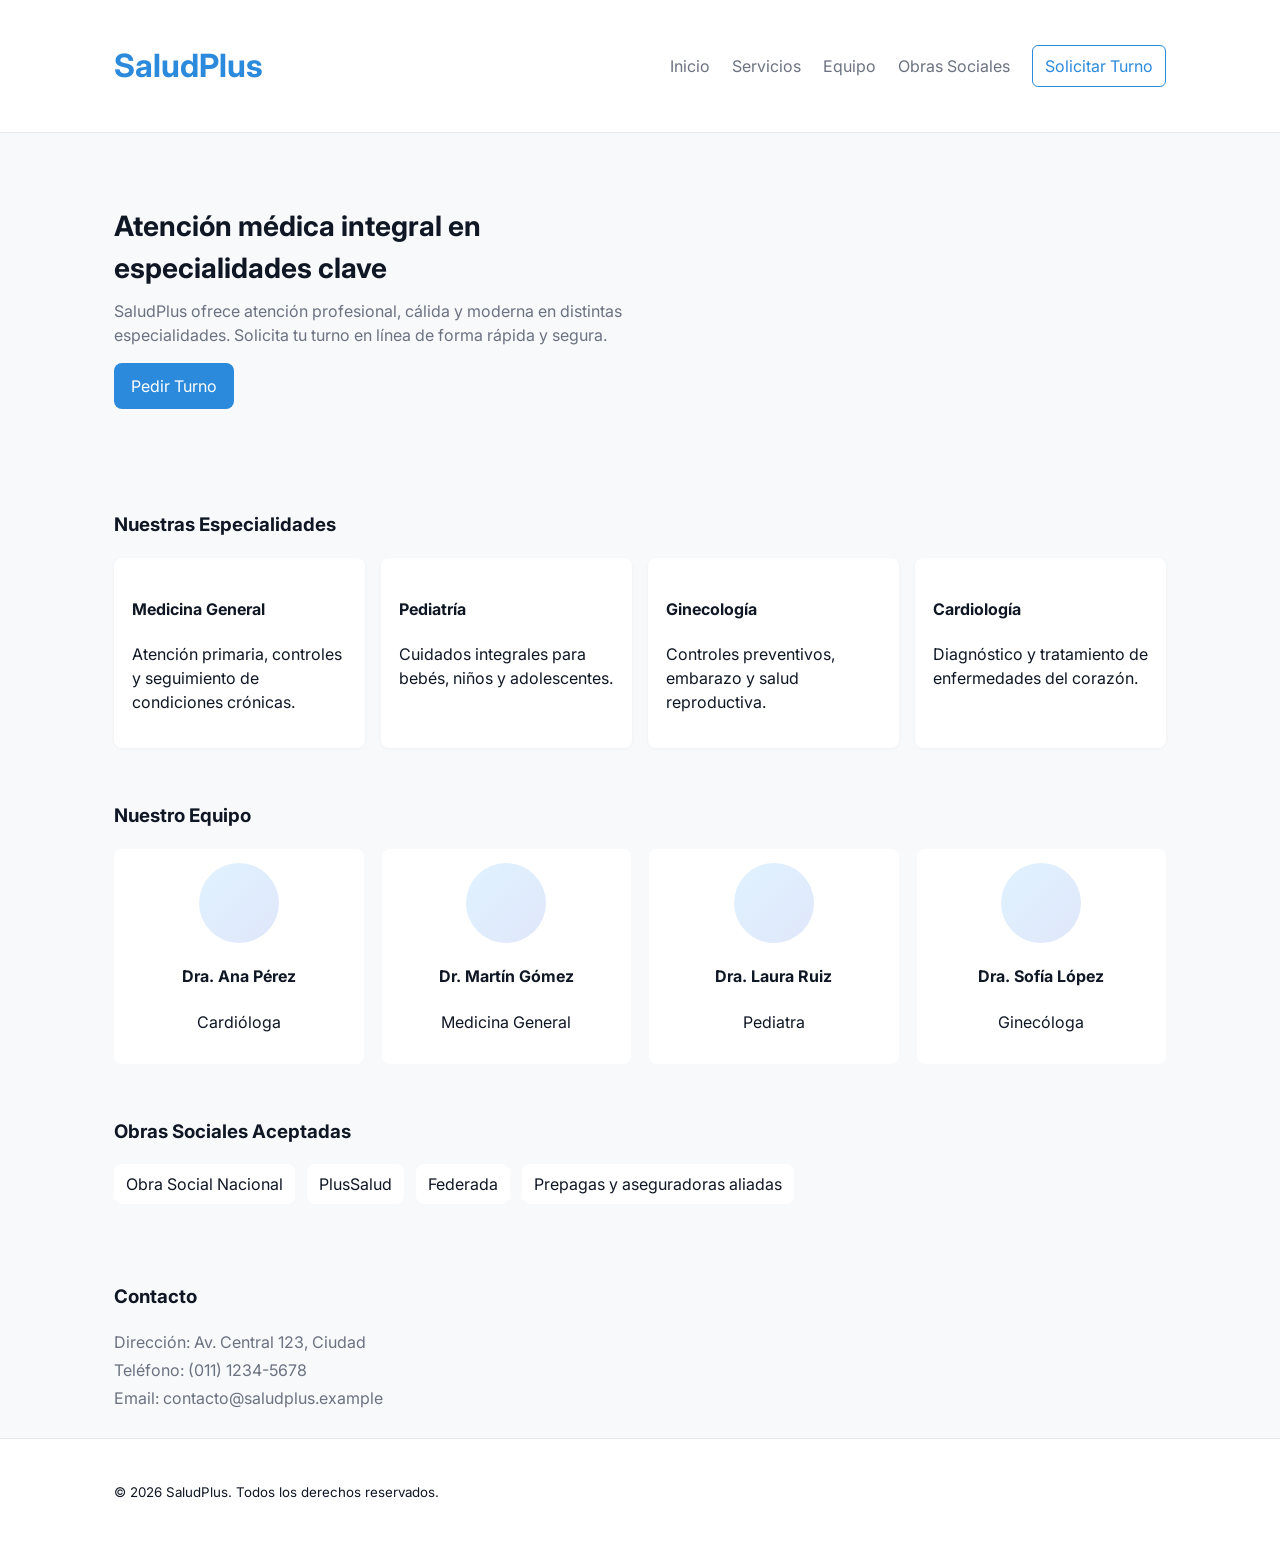
==== index.html @ 48ec752a "Estructura Inicial del Sitio" ====
<!doctype html>
<html lang="es">
<head>
	<meta charset="utf-8" />
	<meta name="viewport" content="width=device-width,initial-scale=1" />
	<title>SaludPlus - Consultorio Médico</title>
	<link rel="stylesheet" href="css/styles.css">
	<link rel="preconnect" href="https://fonts.googleapis.com">
	<link rel="preconnect" href="https://fonts.gstatic.com" crossorigin>
	<link href="https://fonts.googleapis.com/css2?family=Inter:wght@300;400;600;700&display=swap" rel="stylesheet">
</head>
<body>
	<header class="site-header">
		<div class="container header-row">
			<h1 class="brand">SaludPlus</h1>
			<nav class="main-nav">
				<a href="index.html">Inicio</a>
				<a href="#servicios">Servicios</a>
				<a href="#equipo">Equipo</a>
				<a href="#obras">Obras Sociales</a>
				<a class="btn" href="turnos.html">Solicitar Turno</a>
			</nav>
		</div>
	</header>

	<main>
		<section class="hero">
			<div class="container">
				<div class="hero-content">
					<h2>Atención médica integral en especialidades clave</h2>
					<p>SaludPlus ofrece atención profesional, cálida y moderna en distintas especialidades. Solicita tu turno en línea de forma rápida y segura.</p>
					<a class="btn primary" href="turnos.html">Pedir Turno</a>
				</div>
				<div class="hero-image" aria-hidden="true"></div>
			</div>
		</section>

		<section id="servicios" class="container servicios">
			<h3>Nuestras Especialidades</h3>
			<div class="cards">
				<article class="card">
					<h4>Medicina General</h4>
					<p>Atención primaria, controles y seguimiento de condiciones crónicas.</p>
				</article>
				<article class="card">
					<h4>Pediatría</h4>
					<p>Cuidados integrales para bebés, niños y adolescentes.</p>
				</article>
				<article class="card">
					<h4>Ginecología</h4>
					<p>Controles preventivos, embarazo y salud reproductiva.</p>
				</article>
				<article class="card">
					<h4>Cardiología</h4>
					<p>Diagnóstico y tratamiento de enfermedades del corazón.</p>
				</article>
			</div>
		</section>

		<section id="equipo" class="container equipo">
			<h3>Nuestro Equipo</h3>
			<div class="team-grid">
				<div class="member">
					<div class="avatar" aria-hidden="true"></div>
					<h4>Dra. Ana Pérez</h4>
					<p>Cardióloga</p>
				</div>
				<div class="member">
					<div class="avatar" aria-hidden="true"></div>
					<h4>Dr. Martín Gómez</h4>
					<p>Medicina General</p>
				</div>
				<div class="member">
					<div class="avatar" aria-hidden="true"></div>
					<h4>Dra. Laura Ruiz</h4>
					<p>Pediatra</p>
				</div>
				<div class="member">
					<div class="avatar" aria-hidden="true"></div>
					<h4>Dra. Sofía López</h4>
					<p>Ginecóloga</p>
				</div>
			</div>
		</section>

		<section id="obras" class="container obras">
			<h3>Obras Sociales Aceptadas</h3>
			<ul class="obra-list">
				<li>Obra Social Nacional</li>
				<li>PlusSalud</li>
				<li>Federada</li>
				<li>Prepagas y aseguradoras aliadas</li>
			</ul>
		</section>

		<section class="container contacto">
			<h3>Contacto</h3>
			<p>Dirección: Av. Central 123, Ciudad</p>
			<p>Teléfono: (011) 1234-5678</p>
			<p>Email: contacto@saludplus.example</p>
		</section>
	</main>

	<footer class="site-footer">
		<div class="container">
			<small>© 2026 SaludPlus. Todos los derechos reservados.</small>
		</div>
	</footer>

</body>
</html>
---- css/styles.css ----
:root{
	--bg:#f7f9fb;
	--card:#ffffff;
	--accent:#2b8adb;
	--muted:#6b7280;
	--max-width:1100px;
	font-family: 'Inter', system-ui, -apple-system, 'Segoe UI', Roboto, 'Helvetica Neue', Arial;
}
*{box-sizing:border-box}
body{margin:0;background:var(--bg);color:#0f1724;line-height:1.5}
.container{max-width:var(--max-width);margin:0 auto;padding:24px}
.site-header{background:#fff;border-bottom:1px solid #e6e9ee}
.header-row{display:flex;align-items:center;justify-content:space-between}
.brand{margin:0;padding:18px 0;font-weight:700;color:var(--accent)}
.main-nav a{margin-left:18px;color:var(--muted);text-decoration:none}
.main-nav .btn{background:transparent;border:1px solid var(--accent);padding:8px 12px;border-radius:6px;color:var(--accent)}
.hero{padding:48px 0}
.hero-content{max-width:560px}
.hero h2{font-size:28px;margin:0 0 10px}
.hero p{color:var(--muted);margin:0 0 16px}
.btn{display:inline-block;padding:10px 16px;border-radius:8px;text-decoration:none}
.btn.primary{background:var(--accent);color:#fff}
.btn{border:1px solid transparent}
.servicios h3,.equipo h3,.obras h3{margin-top:6px}
.cards{display:grid;grid-template-columns:repeat(auto-fit,minmax(220px,1fr));gap:16px;margin-top:12px}
.card{background:var(--card);padding:18px;border-radius:8px;box-shadow:0 1px 4px rgba(12,15,20,.04)}
.team-grid{display:grid;grid-template-columns:repeat(auto-fit,minmax(180px,1fr));gap:18px;margin-top:12px}
.member{background:var(--card);padding:14px;border-radius:8px;text-align:center}
.avatar{height:80px;width:80px;background:linear-gradient(135deg,#e0f2ff,#dfe7fa);border-radius:50%;margin:0 auto 10px}
.obra-list{display:flex;gap:12px;flex-wrap:wrap;list-style:none;padding:0;margin:12px 0}
.obra-list li{background:var(--card);padding:8px 12px;border-radius:8px}
.contacto p{margin:4px 0;color:var(--muted)}
.site-footer{background:#fff;border-top:1px solid #e6e9ee;padding:16px}

/* Responsive tweaks */
@media (max-width:640px){
	.header-row{flex-direction:column;align-items:flex-start}
	.main-nav{margin-top:8px}
	.hero{padding:28px 0}
}
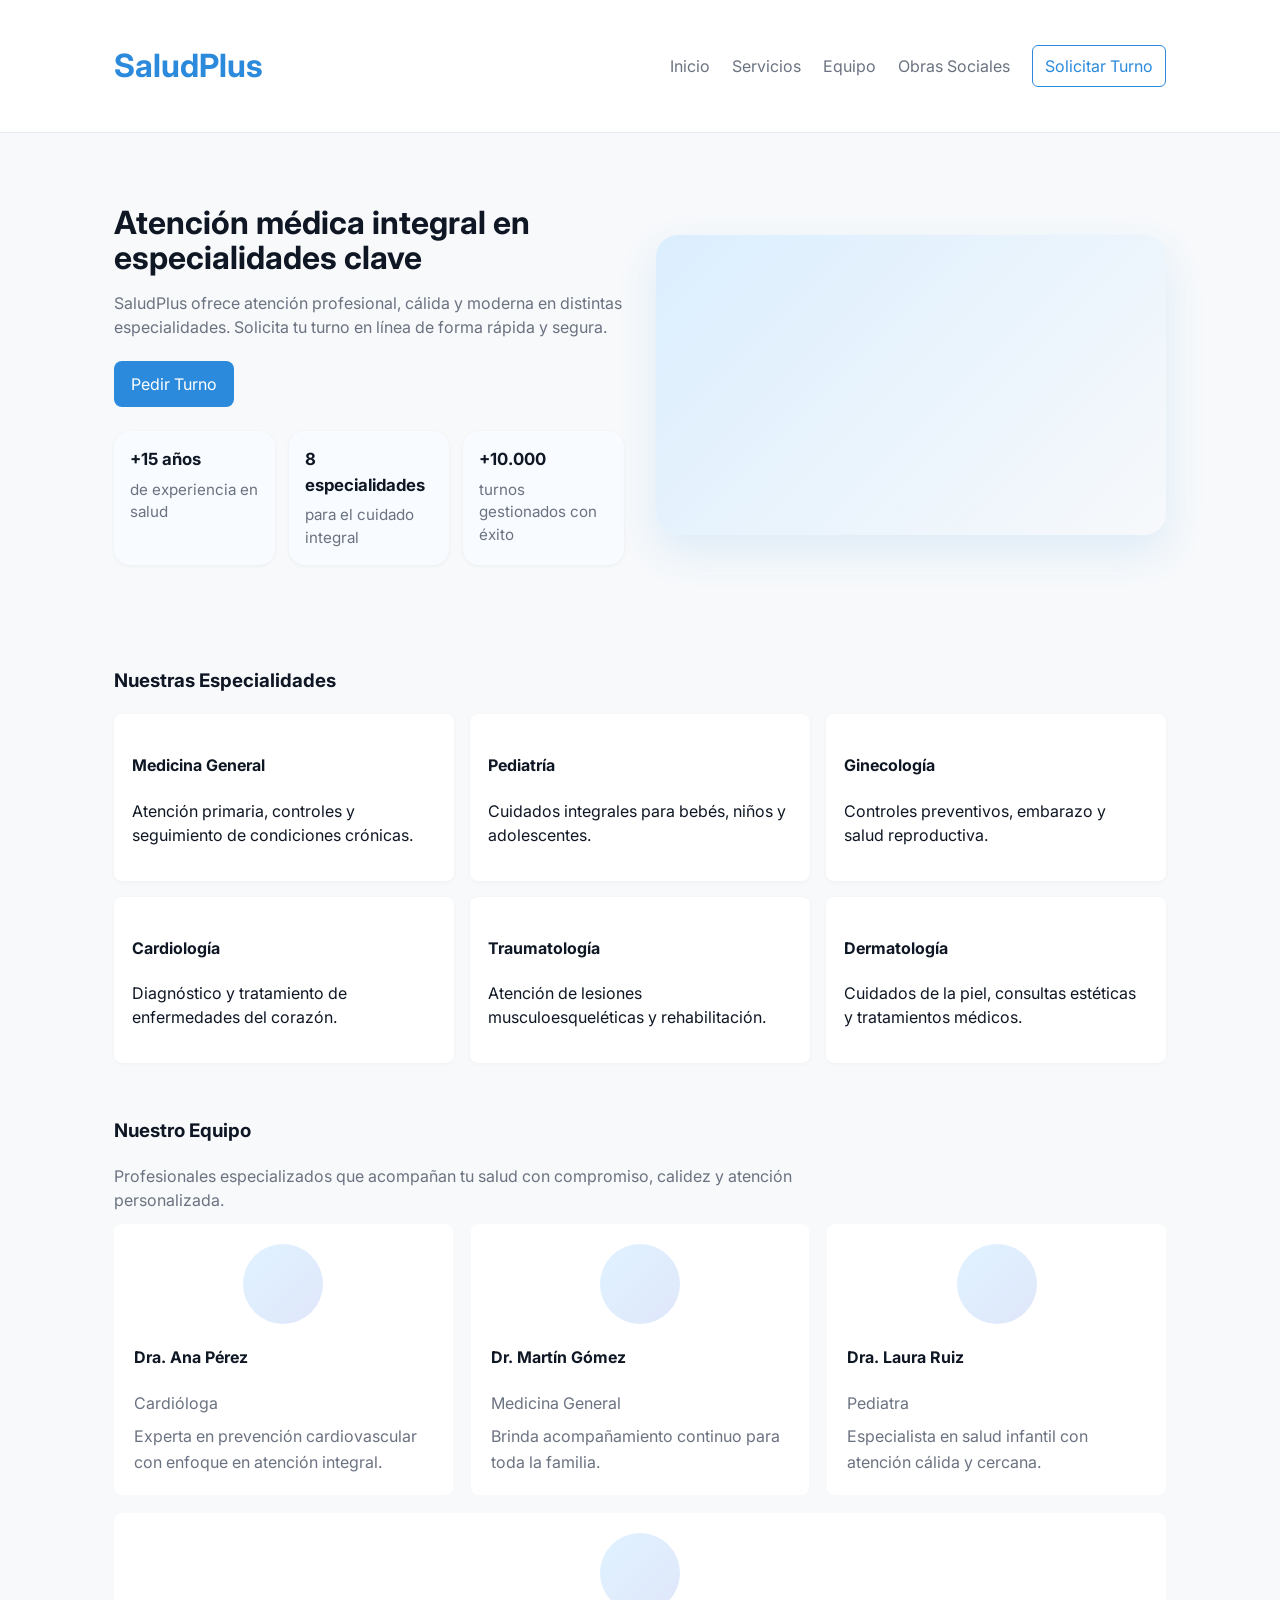
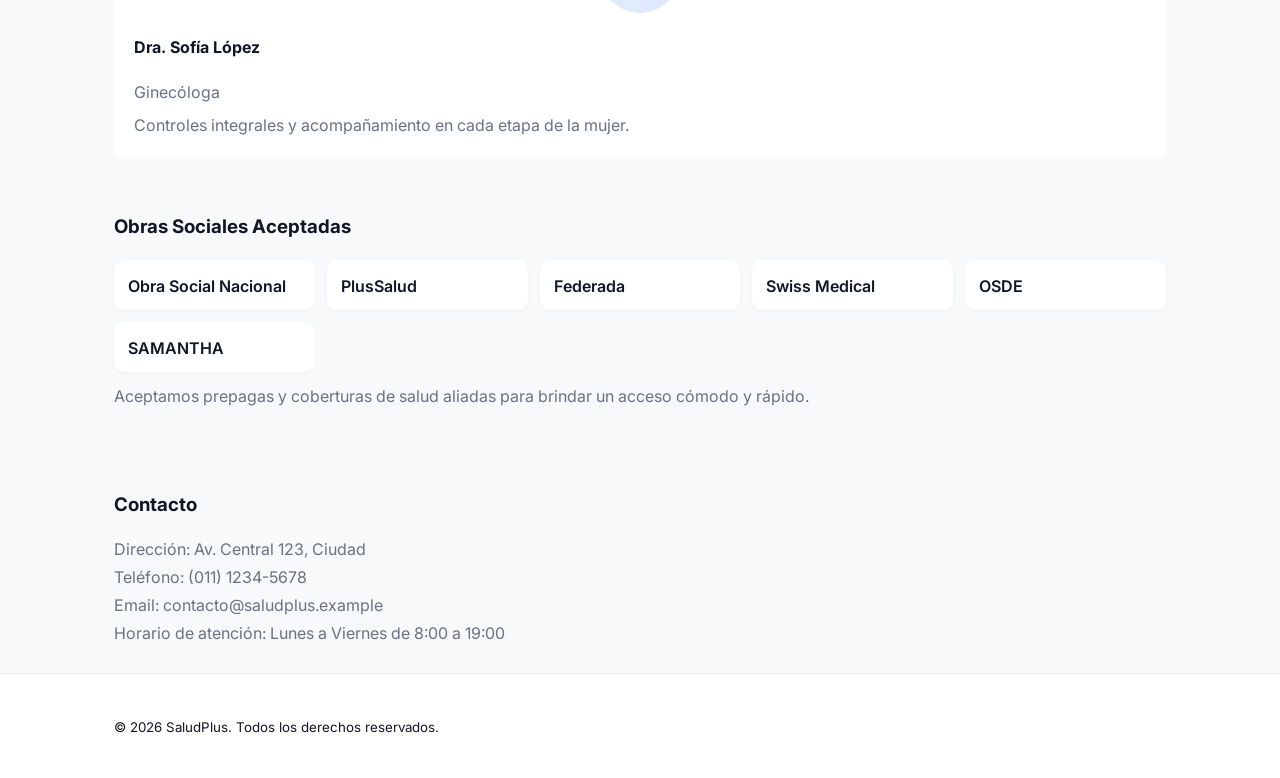
==== commit 6d2f2648: "Mejoras en el Sitio Inicial" ====
--- a/index.html
+++ b/index.html
@@ -25,11 +25,25 @@
 
 	<main>
 		<section class="hero">
-			<div class="container">
+			<div class="container hero-grid">
 				<div class="hero-content">
 					<h2>Atención médica integral en especialidades clave</h2>
 					<p>SaludPlus ofrece atención profesional, cálida y moderna en distintas especialidades. Solicita tu turno en línea de forma rápida y segura.</p>
 					<a class="btn primary" href="turnos.html">Pedir Turno</a>
+					<div class="trust-indicators">
+						<div class="trust-item">
+							<strong>+15 años</strong>
+							<p>de experiencia en salud</p>
+						</div>
+						<div class="trust-item">
+							<strong>8 especialidades</strong>
+							<p>para el cuidado integral</p>
+						</div>
+						<div class="trust-item">
+							<strong>+10.000</strong>
+							<p>turnos gestionados con éxito</p>
+						</div>
+					</div>
 				</div>
 				<div class="hero-image" aria-hidden="true"></div>
 			</div>
@@ -37,7 +51,7 @@
 
 		<section id="servicios" class="container servicios">
 			<h3>Nuestras Especialidades</h3>
-			<div class="cards">
+			<div class="cards servicios-grid">
 				<article class="card">
 					<h4>Medicina General</h4>
 					<p>Atención primaria, controles y seguimiento de condiciones crónicas.</p>
@@ -54,31 +68,44 @@
 					<h4>Cardiología</h4>
 					<p>Diagnóstico y tratamiento de enfermedades del corazón.</p>
 				</article>
+				<article class="card">
+					<h4>Traumatología</h4>
+					<p>Atención de lesiones musculoesqueléticas y rehabilitación.</p>
+				</article>
+				<article class="card">
+					<h4>Dermatología</h4>
+					<p>Cuidados de la piel, consultas estéticas y tratamientos médicos.</p>
+				</article>
 			</div>
 		</section>
 
 		<section id="equipo" class="container equipo">
 			<h3>Nuestro Equipo</h3>
+			<p class="section-description">Profesionales especializados que acompañan tu salud con compromiso, calidez y atención personalizada.</p>
 			<div class="team-grid">
 				<div class="member">
 					<div class="avatar" aria-hidden="true"></div>
 					<h4>Dra. Ana Pérez</h4>
 					<p>Cardióloga</p>
+					<p>Experta en prevención cardiovascular con enfoque en atención integral.</p>
 				</div>
 				<div class="member">
 					<div class="avatar" aria-hidden="true"></div>
 					<h4>Dr. Martín Gómez</h4>
 					<p>Medicina General</p>
+					<p>Brinda acompañamiento continuo para toda la familia.</p>
 				</div>
 				<div class="member">
 					<div class="avatar" aria-hidden="true"></div>
 					<h4>Dra. Laura Ruiz</h4>
 					<p>Pediatra</p>
+					<p>Especialista en salud infantil con atención cálida y cercana.</p>
 				</div>
 				<div class="member">
 					<div class="avatar" aria-hidden="true"></div>
 					<h4>Dra. Sofía López</h4>
 					<p>Ginecóloga</p>
+					<p>Controles integrales y acompañamiento en cada etapa de la mujer.</p>
 				</div>
 			</div>
 		</section>
@@ -89,8 +116,11 @@
 				<li>Obra Social Nacional</li>
 				<li>PlusSalud</li>
 				<li>Federada</li>
-				<li>Prepagas y aseguradoras aliadas</li>
+				<li>Swiss Medical</li>
+				<li>OSDE</li>
+				<li>SAMANTHA</li>
 			</ul>
+			<p class="obra-note">Aceptamos prepagas y coberturas de salud aliadas para brindar un acceso cómodo y rápido.</p>
 		</section>
 
 		<section class="container contacto">
@@ -98,6 +128,7 @@
 			<p>Dirección: Av. Central 123, Ciudad</p>
 			<p>Teléfono: (011) 1234-5678</p>
 			<p>Email: contacto@saludplus.example</p>
+			<p>Horario de atención: Lunes a Viernes de 8:00 a 19:00</p>
 		</section>
 	</main>
 
--- a/css/styles.css
+++ b/css/styles.css
@@ -9,30 +9,45 @@
 *{box-sizing:border-box}
 body{margin:0;background:var(--bg);color:#0f1724;line-height:1.5}
 .container{max-width:var(--max-width);margin:0 auto;padding:24px}
-.site-header{background:#fff;border-bottom:1px solid #e6e9ee}
+.site-header{background:#fff;border-bottom:1px solid #e6e9ee;position:sticky;top:0;z-index:50}
 .header-row{display:flex;align-items:center;justify-content:space-between}
 .brand{margin:0;padding:18px 0;font-weight:700;color:var(--accent)}
 .main-nav a{margin-left:18px;color:var(--muted);text-decoration:none}
 .main-nav .btn{background:transparent;border:1px solid var(--accent);padding:8px 12px;border-radius:6px;color:var(--accent)}
 .hero{padding:48px 0}
+.hero-grid{display:grid;grid-template-columns:1fr 1fr;gap:32px;align-items:center}
 .hero-content{max-width:560px}
-.hero h2{font-size:28px;margin:0 0 10px}
-.hero p{color:var(--muted);margin:0 0 16px}
+.hero h2{font-size:32px;margin:0 0 16px;line-height:1.1}
+.hero p{color:var(--muted);margin:0 0 22px}
+.hero-image{min-height:300px;border-radius:22px;background:linear-gradient(135deg,#dbeefe,#f7f9fb);box-shadow:0 16px 40px rgba(43,138,219,.12)}
+.trust-indicators{display:grid;grid-template-columns:repeat(3,minmax(120px,1fr));gap:14px;margin-top:24px}
+.trust-item{background:#f8fbff;padding:16px;border-radius:16px;box-shadow:0 1px 4px rgba(12,15,20,.05)}
+.trust-item strong{display:block;font-size:1.05rem;color:#0f1724}
+.trust-item p{margin:6px 0 0;color:var(--muted);font-size:.95rem}
 .btn{display:inline-block;padding:10px 16px;border-radius:8px;text-decoration:none}
 .btn.primary{background:var(--accent);color:#fff}
 .btn{border:1px solid transparent}
 .servicios h3,.equipo h3,.obras h3{margin-top:6px}
-.cards{display:grid;grid-template-columns:repeat(auto-fit,minmax(220px,1fr));gap:16px;margin-top:12px}
+.section-description{color:var(--muted);max-width:720px;margin:10px 0 0}
+.cards, .servicios-grid{display:grid;grid-template-columns:repeat(auto-fit,minmax(220px,1fr));gap:16px;margin-top:12px}
+@media (min-width:960px){
+	.servicios-grid{grid-template-columns:repeat(3,minmax(220px,1fr));}
+}
 .card{background:var(--card);padding:18px;border-radius:8px;box-shadow:0 1px 4px rgba(12,15,20,.04)}
-.team-grid{display:grid;grid-template-columns:repeat(auto-fit,minmax(180px,1fr));gap:18px;margin-top:12px}
-.member{background:var(--card);padding:14px;border-radius:8px;text-align:center}
+.team-grid{display:flex;flex-wrap:wrap;gap:18px;margin-top:12px}
+.member{background:var(--card);padding:20px;border-radius:8px;flex:1 1 250px;min-width:230px;}
+.member p{margin:8px 0 0;color:var(--muted);line-height:1.6}
 .avatar{height:80px;width:80px;background:linear-gradient(135deg,#e0f2ff,#dfe7fa);border-radius:50%;margin:0 auto 10px}
-.obra-list{display:flex;gap:12px;flex-wrap:wrap;list-style:none;padding:0;margin:12px 0}
-.obra-list li{background:var(--card);padding:8px 12px;border-radius:8px}
+.obra-list{display:grid;grid-template-columns:repeat(auto-fit,minmax(180px,1fr));gap:12px;list-style:none;padding:0;margin:12px 0}
+.obra-list li{background:var(--card);padding:14px 14px 12px;border-radius:10px;box-shadow:0 1px 4px rgba(12,15,20,.04);font-weight:600}
+.obra-note{margin-top:10px;color:var(--muted)}
 .contacto p{margin:4px 0;color:var(--muted)}
 .site-footer{background:#fff;border-top:1px solid #e6e9ee;padding:16px}
 
 /* Responsive tweaks */
+@media (max-width:840px){
+	.hero-grid{grid-template-columns:1fr;}
+}
 @media (max-width:640px){
 	.header-row{flex-direction:column;align-items:flex-start}
 	.main-nav{margin-top:8px}
